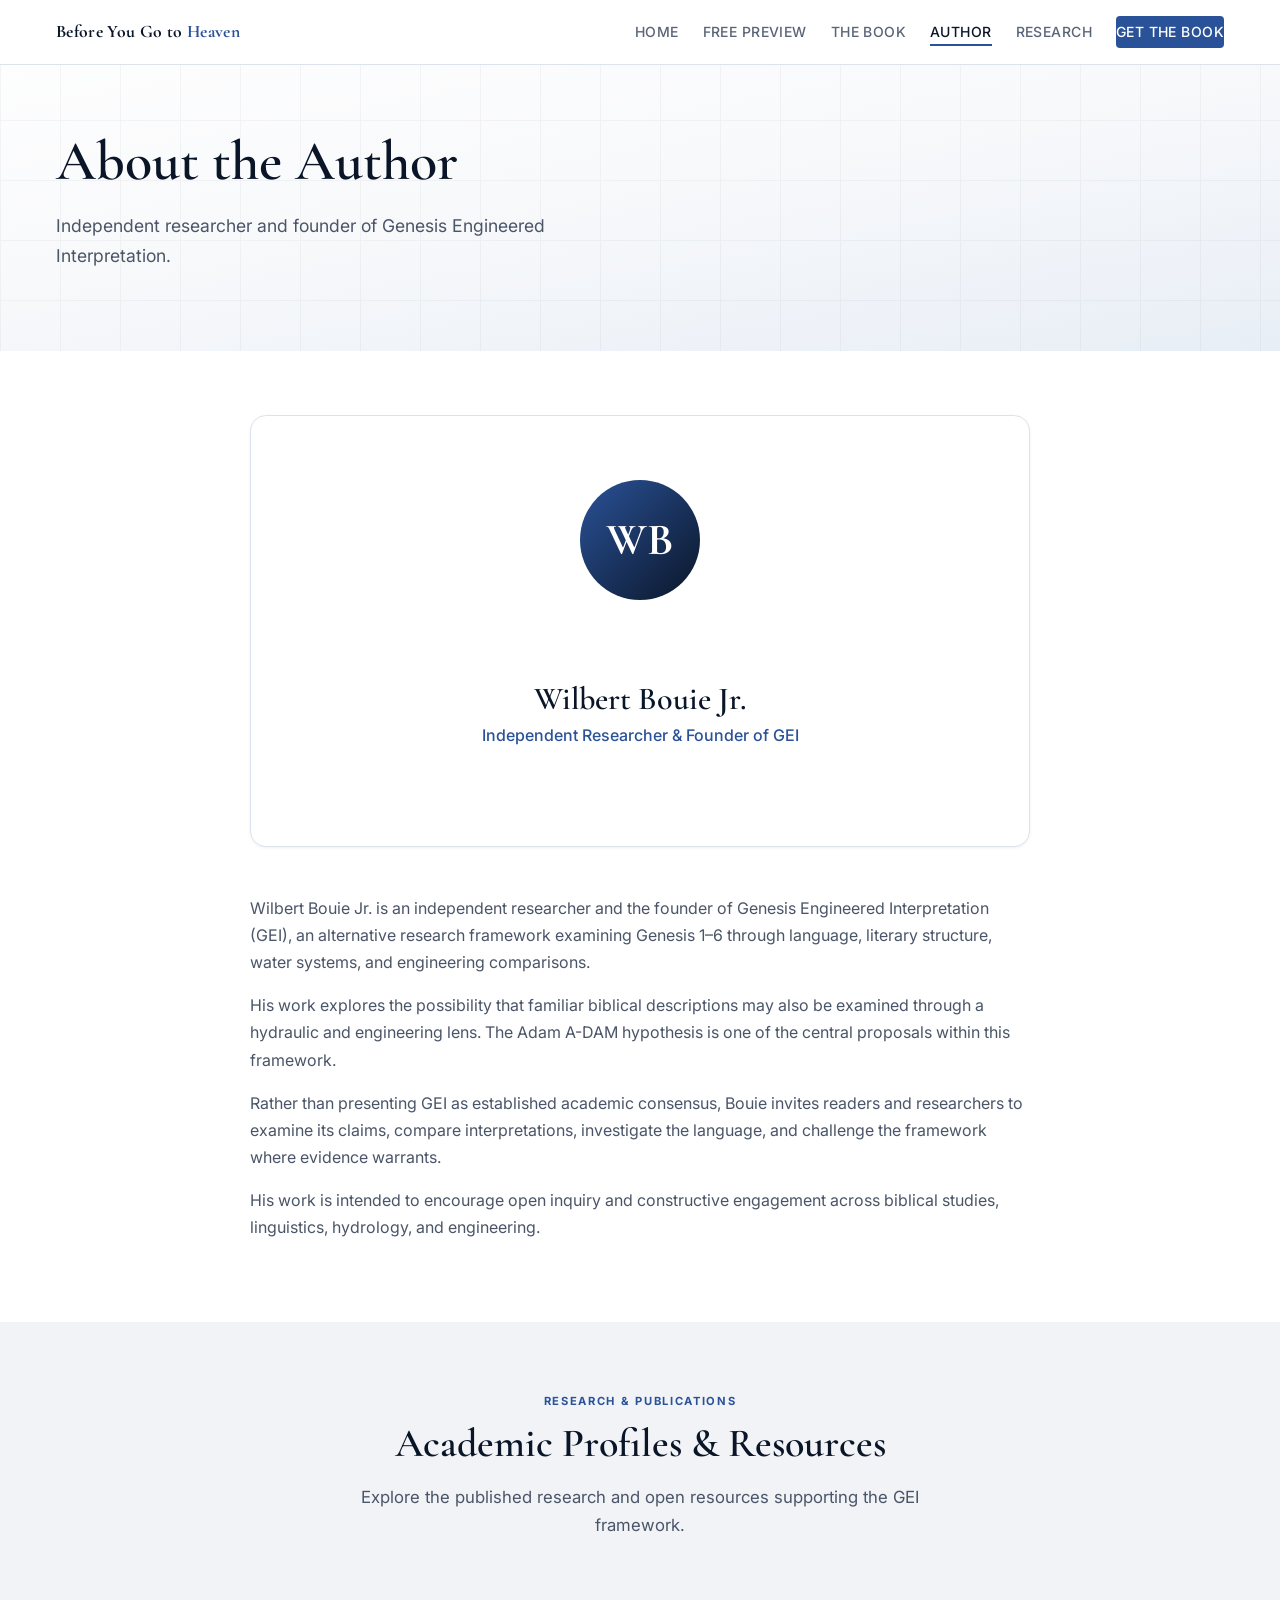
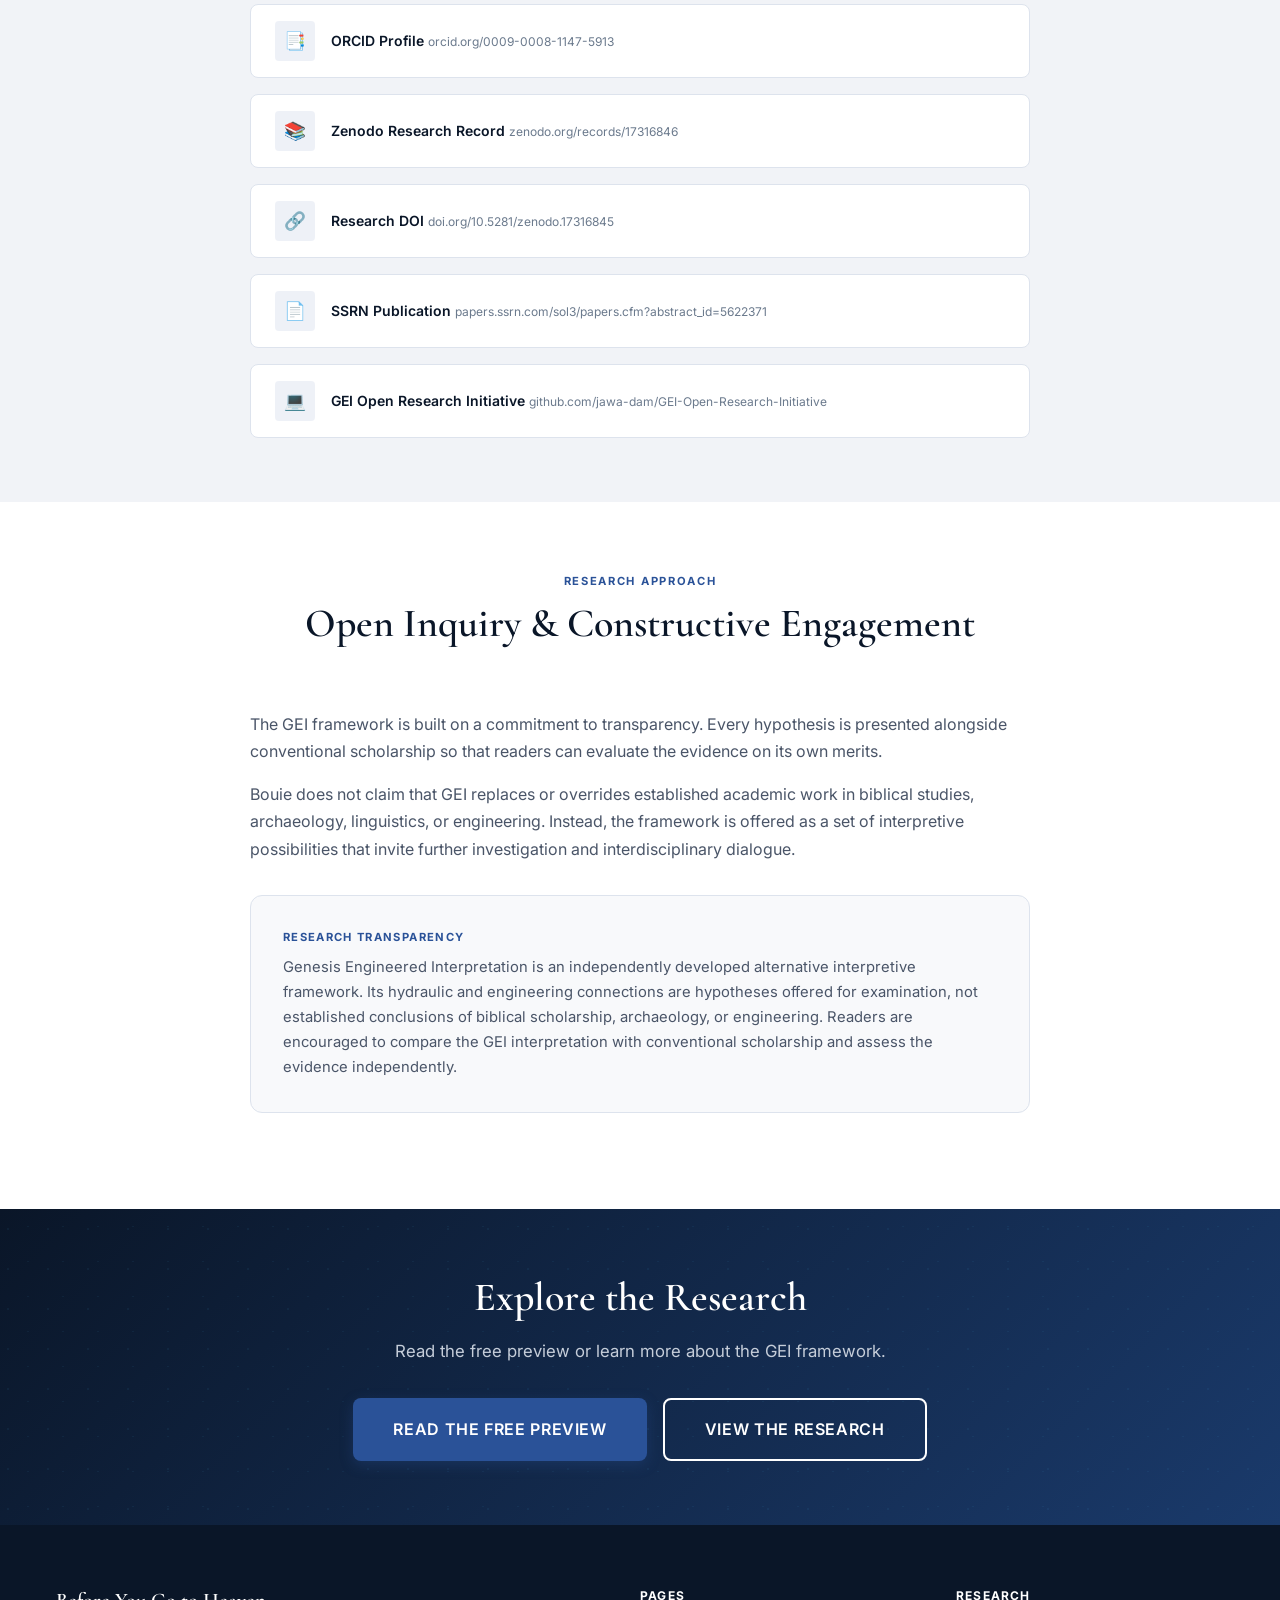
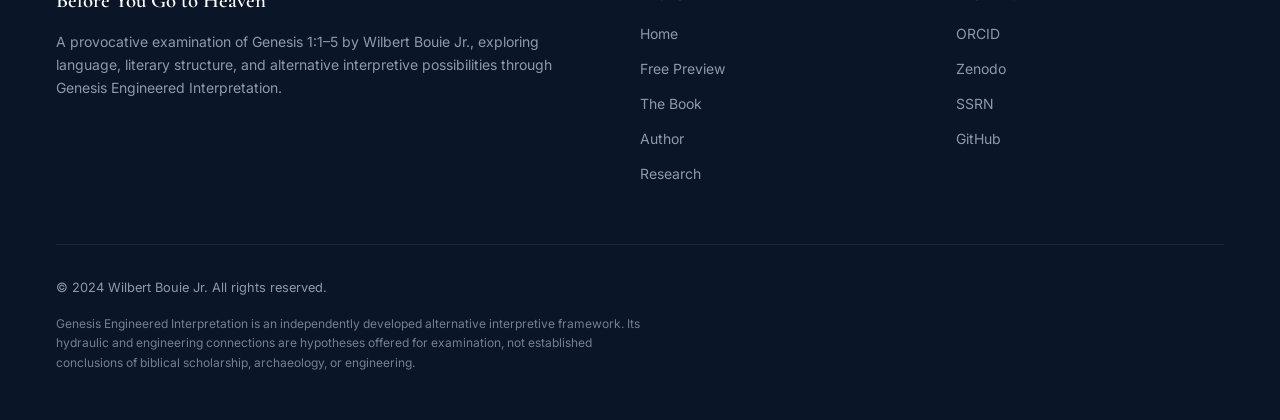
==== author.html @ 8a3b9eef "Build complete publishing website for Before You Go to Heaven Create a polished, mobile-first publis" ====
<!DOCTYPE html>
<html lang="en">
<head>
  <meta charset="UTF-8">
  <meta name="viewport" content="width=device-width, initial-scale=1.0">
  <title>About the Author — Before You Go to Heaven</title>
  <meta name="description" content="Wilbert Bouie Jr. is an independent researcher and founder of Genesis Engineered Interpretation (GEI), examining Genesis 1–6 through language, literary structure, water systems, and engineering comparisons.">
  <meta name="author" content="Wilbert Bouie Jr.">
  <link rel="canonical" href="https://jawa-dam.github.io/before-you-go-to-heaven/author.html">

  <!-- Open Graph -->
  <meta property="og:type" content="profile">
  <meta property="og:title" content="About the Author — Before You Go to Heaven">
  <meta property="og:description" content="Wilbert Bouie Jr. is an independent researcher and founder of Genesis Engineered Interpretation (GEI), examining Genesis 1–6 through language, literary structure, and engineering comparisons.">
  <meta property="og:url" content="https://jawa-dam.github.io/before-you-go-to-heaven/author.html">
  <meta property="og:site_name" content="Before You Go to Heaven">
  <meta property="profile:first_name" content="Wilbert">
  <meta property="profile:last_name" content="Bouie Jr.">

  <!-- Twitter -->
  <meta name="twitter:card" content="summary">
  <meta name="twitter:title" content="About the Author — Before You Go to Heaven">
  <meta name="twitter:description" content="Wilbert Bouie Jr., independent researcher and founder of Genesis Engineered Interpretation.">

  <!-- Structured Data -->
  <script type="application/ld+json">
  {
    "@context": "https://schema.org",
    "@type": "Person",
    "name": "Wilbert Bouie Jr.",
    "url": "https://jawa-dam.github.io/before-you-go-to-heaven/author.html",
    "jobTitle": "Independent Researcher",
    "description": "Founder of Genesis Engineered Interpretation (GEI), an alternative research framework examining Genesis 1–6 through language, literary structure, water systems, and engineering comparisons.",
    "sameAs": [
      "https://orcid.org/0009-0008-1147-5913",
      "https://github.com/jawa-dam/GEI-Open-Research-Initiative"
    ]
  }
  </script>

  <!-- Fonts -->
  <link rel="preconnect" href="https://fonts.googleapis.com">
  <link rel="preconnect" href="https://fonts.gstatic.com" crossorigin>
  <link rel="stylesheet" href="https://fonts.googleapis.com/css2?family=Cormorant+Garamond:ital,wght@0,400;0,600;0,700;1,400;1,600&family=Inter:wght@400;500;600;700&display=swap">

  <link rel="stylesheet" href="assets/css/style.css">
</head>
<body>
  <a href="#main" class="skip-link">Skip to content</a>

  <!-- Header -->
  <header class="site-header" role="banner">
    <div class="header-inner">
      <a href="index.html" class="site-logo">Before You Go to <span>Heaven</span></a>
      <button class="nav-toggle" aria-label="Toggle navigation" aria-expanded="false">
        <span></span><span></span><span></span>
      </button>
      <nav class="nav-menu" role="navigation" aria-label="Main navigation">
        <ul class="nav-links">
          <li><a href="index.html">Home</a></li>
          <li><a href="preview.html">Free Preview</a></li>
          <li><a href="book.html">The Book</a></li>
          <li><a href="author.html">Author</a></li>
          <li><a href="research.html">Research</a></li>
          <li><a href="https://payhip.com/b/5Vy6L" class="nav-cta" target="_blank" rel="noopener">Get the Book</a></li>
        </ul>
      </nav>
    </div>
  </header>

  <main id="main">
    <!-- Page Banner -->
    <section class="page-banner">
      <div class="page-banner-pattern" aria-hidden="true"></div>
      <div class="container">
        <h1>About the Author</h1>
        <p>Independent researcher and founder of Genesis Engineered Interpretation.</p>
      </div>
    </section>

    <!-- Author Profile -->
    <section class="section" aria-labelledby="profile-heading">
      <div class="container">
        <div class="content-narrow">
          <div class="author-card fade-in" style="flex-direction: column; text-align: center; padding: var(--space-3xl);">
            <div class="author-avatar" style="width: 120px; height: 120px; font-size: 2.8rem; margin-bottom: var(--space-xl);" aria-hidden="true">WB</div>
            <div class="author-info" style="text-align: center;">
              <h2 id="profile-heading" style="font-size: 2rem; margin-bottom: var(--space-xs);">Wilbert Bouie Jr.</h2>
              <p class="author-title" style="font-size: 1rem; margin-bottom: var(--space-xl);">Independent Researcher &amp; Founder of GEI</p>
            </div>
          </div>

          <div class="fade-in" style="margin-top: var(--space-2xl);">
            <p>Wilbert Bouie Jr. is an independent researcher and the founder of Genesis Engineered Interpretation (GEI), an alternative research framework examining Genesis 1&#8211;6 through language, literary structure, water systems, and engineering comparisons.</p>

            <p>His work explores the possibility that familiar biblical descriptions may also be examined through a hydraulic and engineering lens. The Adam A-DAM hypothesis is one of the central proposals within this framework.</p>

            <p>Rather than presenting GEI as established academic consensus, Bouie invites readers and researchers to examine its claims, compare interpretations, investigate the language, and challenge the framework where evidence warrants.</p>

            <p>His work is intended to encourage open inquiry and constructive engagement across biblical studies, linguistics, hydrology, and engineering.</p>
          </div>
        </div>
      </div>
    </section>

    <!-- Research & Publications -->
    <section class="section section-alt" aria-labelledby="publications-heading">
      <div class="container">
        <div class="content-narrow">
          <div class="section-header fade-in">
            <span class="section-label">Research &amp; Publications</span>
            <h2 id="publications-heading">Academic Profiles &amp; Resources</h2>
            <p>Explore the published research and open resources supporting the GEI framework.</p>
          </div>

          <ul class="link-list fade-in">
            <li>
              <a href="https://orcid.org/0009-0008-1147-5913" class="link-item" target="_blank" rel="noopener">
                <div class="link-icon" aria-hidden="true">&#x1F4D1;</div>
                <div class="link-info">
                  <span class="link-label">ORCID Profile</span>
                  <span class="link-url">orcid.org/0009-0008-1147-5913</span>
                </div>
              </a>
            </li>
            <li>
              <a href="https://zenodo.org/records/17316846" class="link-item" target="_blank" rel="noopener">
                <div class="link-icon" aria-hidden="true">&#x1F4DA;</div>
                <div class="link-info">
                  <span class="link-label">Zenodo Research Record</span>
                  <span class="link-url">zenodo.org/records/17316846</span>
                </div>
              </a>
            </li>
            <li>
              <a href="https://doi.org/10.5281/zenodo.17316845" class="link-item" target="_blank" rel="noopener">
                <div class="link-icon" aria-hidden="true">&#x1F517;</div>
                <div class="link-info">
                  <span class="link-label">Research DOI</span>
                  <span class="link-url">doi.org/10.5281/zenodo.17316845</span>
                </div>
              </a>
            </li>
            <li>
              <a href="https://papers.ssrn.com/sol3/papers.cfm?abstract_id=5622371" class="link-item" target="_blank" rel="noopener">
                <div class="link-icon" aria-hidden="true">&#x1F4C4;</div>
                <div class="link-info">
                  <span class="link-label">SSRN Publication</span>
                  <span class="link-url">papers.ssrn.com/sol3/papers.cfm?abstract_id=5622371</span>
                </div>
              </a>
            </li>
            <li>
              <a href="https://github.com/jawa-dam/GEI-Open-Research-Initiative" class="link-item" target="_blank" rel="noopener">
                <div class="link-icon" aria-hidden="true">&#x1F4BB;</div>
                <div class="link-info">
                  <span class="link-label">GEI Open Research Initiative</span>
                  <span class="link-url">github.com/jawa-dam/GEI-Open-Research-Initiative</span>
                </div>
              </a>
            </li>
          </ul>
        </div>
      </div>
    </section>

    <!-- Research Approach -->
    <section class="section" aria-labelledby="approach-heading">
      <div class="container">
        <div class="content-narrow fade-in">
          <div class="section-header">
            <span class="section-label">Research Approach</span>
            <h2 id="approach-heading">Open Inquiry &amp; Constructive Engagement</h2>
          </div>
          <p>The GEI framework is built on a commitment to transparency. Every hypothesis is presented alongside conventional scholarship so that readers can evaluate the evidence on its own merits.</p>
          <p>Bouie does not claim that GEI replaces or overrides established academic work in biblical studies, archaeology, linguistics, or engineering. Instead, the framework is offered as a set of interpretive possibilities that invite further investigation and interdisciplinary dialogue.</p>

          <div class="disclosure fade-in">
            <div class="disclosure-label">Research Transparency</div>
            <p>Genesis Engineered Interpretation is an independently developed alternative interpretive framework. Its hydraulic and engineering connections are hypotheses offered for examination, not established conclusions of biblical scholarship, archaeology, or engineering. Readers are encouraged to compare the GEI interpretation with conventional scholarship and assess the evidence independently.</p>
          </div>
        </div>
      </div>
    </section>

    <!-- CTA Banner -->
    <section class="cta-banner" aria-labelledby="cta-heading">
      <div class="container">
        <h2 id="cta-heading">Explore the Research</h2>
        <p>Read the free preview or learn more about the GEI framework.</p>
        <div style="display: flex; flex-wrap: wrap; gap: var(--space-md); justify-content: center;">
          <a href="preview.html" class="btn btn-primary btn-lg">Read the Free Preview</a>
          <a href="research.html" class="btn btn-secondary btn-lg" style="color: var(--color-white); border-color: var(--color-white);">View the Research</a>
        </div>
      </div>
    </section>
  </main>

  <!-- Footer -->
  <footer class="site-footer" role="contentinfo">
    <div class="container">
      <div class="footer-grid">
        <div class="footer-brand">
          <h3>Before You Go to Heaven</h3>
          <p>A provocative examination of Genesis 1:1&#8211;5 by Wilbert Bouie Jr., exploring language, literary structure, and alternative interpretive possibilities through Genesis Engineered Interpretation.</p>
        </div>
        <div class="footer-nav">
          <h4>Pages</h4>
          <ul>
            <li><a href="index.html">Home</a></li>
            <li><a href="preview.html">Free Preview</a></li>
            <li><a href="book.html">The Book</a></li>
            <li><a href="author.html">Author</a></li>
            <li><a href="research.html">Research</a></li>
          </ul>
        </div>
        <div class="footer-nav">
          <h4>Research</h4>
          <ul>
            <li><a href="https://orcid.org/0009-0008-1147-5913" target="_blank" rel="noopener">ORCID</a></li>
            <li><a href="https://zenodo.org/records/17316846" target="_blank" rel="noopener">Zenodo</a></li>
            <li><a href="https://papers.ssrn.com/sol3/papers.cfm?abstract_id=5622371" target="_blank" rel="noopener">SSRN</a></li>
            <li><a href="https://github.com/jawa-dam/GEI-Open-Research-Initiative" target="_blank" rel="noopener">GitHub</a></li>
          </ul>
        </div>
      </div>
      <div class="footer-bottom">
        <p>&copy; 2024 Wilbert Bouie Jr. All rights reserved.</p>
      </div>
      <p class="footer-disclosure">Genesis Engineered Interpretation is an independently developed alternative interpretive framework. Its hydraulic and engineering connections are hypotheses offered for examination, not established conclusions of biblical scholarship, archaeology, or engineering.</p>
    </div>
  </footer>

  <script src="assets/js/main.js"></script>
</body>
</html>
---- assets/css/style.css ----
/* ===================================================================
   Before You Go to Heaven — Main Stylesheet
   Design: Modern academic publishing meets engineering blueprint
   =================================================================== */

/* --- Custom Properties --- */
:root {
  --color-navy: #0a1628;
  --color-navy-light: #142240;
  --color-blue: #1a3a6b;
  --color-blue-mid: #2a5298;
  --color-blue-bright: #3b7dd8;
  --color-cyan: #4fc3f7;
  --color-cyan-muted: #81d4fa;
  --color-white: #ffffff;
  --color-off-white: #f8f9fb;
  --color-gray-50: #f1f3f7;
  --color-gray-100: #e2e6ee;
  --color-gray-200: #c5cdd9;
  --color-gray-400: #8e99a9;
  --color-gray-600: #5a6577;
  --color-gray-800: #2d3748;
  --color-gold: #c9a84c;
  --color-gold-light: #e6c96e;
  --color-text: #1a2332;
  --color-text-secondary: #4a5568;
  --color-text-light: #6b7a8d;
  --color-border: #dde3ed;
  --color-bg: var(--color-white);
  --color-bg-alt: var(--color-off-white);
  --color-bg-section: var(--color-gray-50);

  --font-display: 'Cormorant Garamond', Georgia, 'Times New Roman', serif;
  --font-body: 'Inter', -apple-system, BlinkMacSystemFont, 'Segoe UI', system-ui, sans-serif;
  --font-mono: 'JetBrains Mono', 'Fira Code', 'Consolas', monospace;

  --space-xs: 0.25rem;
  --space-sm: 0.5rem;
  --space-md: 1rem;
  --space-lg: 1.5rem;
  --space-xl: 2rem;
  --space-2xl: 3rem;
  --space-3xl: 4rem;
  --space-4xl: 6rem;

  --radius-sm: 4px;
  --radius-md: 8px;
  --radius-lg: 12px;
  --radius-xl: 16px;

  --shadow-sm: 0 1px 3px rgba(10, 22, 40, 0.06);
  --shadow-md: 0 4px 12px rgba(10, 22, 40, 0.08);
  --shadow-lg: 0 8px 30px rgba(10, 22, 40, 0.1);
  --shadow-xl: 0 16px 48px rgba(10, 22, 40, 0.12);

  --transition-fast: 150ms ease;
  --transition-base: 250ms ease;
  --transition-slow: 400ms ease;

  --max-width: 1200px;
  --content-width: 780px;
  --gutter: 16px;
}

/* --- Reset & Base --- */
*, *::before, *::after {
  margin: 0;
  padding: 0;
  box-sizing: border-box;
}

html {
  font-size: 16px;
  scroll-behavior: smooth;
  -webkit-text-size-adjust: 100%;
}

body {
  font-family: var(--font-body);
  color: var(--color-text);
  background: var(--color-bg);
  line-height: 1.7;
  -webkit-font-smoothing: antialiased;
  -moz-osx-font-smoothing: grayscale;
  overflow-x: hidden;
}

img {
  max-width: 100%;
  height: auto;
  display: block;
}

a {
  color: var(--color-blue-mid);
  text-decoration: none;
  transition: color var(--transition-fast);
}

a:hover {
  color: var(--color-blue-bright);
}

/* --- Typography --- */
h1, h2, h3, h4, h5, h6 {
  font-family: var(--font-display);
  font-weight: 600;
  line-height: 1.2;
  color: var(--color-navy);
}

h1 { font-size: clamp(2rem, 5vw, 3.5rem); }
h2 { font-size: clamp(1.6rem, 3.5vw, 2.5rem); }
h3 { font-size: clamp(1.3rem, 2.5vw, 1.75rem); }
h4 { font-size: clamp(1.1rem, 2vw, 1.35rem); }

p {
  margin-bottom: var(--space-md);
  color: var(--color-text-secondary);
}

blockquote {
  border-left: 3px solid var(--color-blue-mid);
  padding: var(--space-md) var(--space-lg);
  margin: var(--space-xl) 0;
  background: var(--color-bg-alt);
  border-radius: 0 var(--radius-md) var(--radius-md) 0;
  font-style: italic;
  color: var(--color-text-secondary);
}

/* --- Layout --- */
.container {
  width: 100%;
  max-width: var(--max-width);
  margin: 0 auto;
  padding: 0 var(--gutter);
}

.content-narrow {
  max-width: var(--content-width);
  margin: 0 auto;
}

.section {
  padding: var(--space-3xl) 0;
}

.section-alt {
  background: var(--color-bg-section);
}

/* --- Header / Navigation --- */
.site-header {
  position: fixed;
  top: 0;
  left: 0;
  right: 0;
  z-index: 1000;
  background: rgba(255, 255, 255, 0.95);
  backdrop-filter: blur(12px);
  -webkit-backdrop-filter: blur(12px);
  border-bottom: 1px solid var(--color-border);
  transition: box-shadow var(--transition-base);
}

.site-header.scrolled {
  box-shadow: var(--shadow-md);
}

.header-inner {
  display: flex;
  align-items: center;
  justify-content: space-between;
  height: 64px;
  max-width: var(--max-width);
  margin: 0 auto;
  padding: 0 var(--gutter);
}

.site-logo {
  font-family: var(--font-display);
  font-size: 1.1rem;
  font-weight: 700;
  color: var(--color-navy);
  letter-spacing: 0.02em;
  white-space: nowrap;
}

.site-logo span {
  color: var(--color-blue-mid);
}

.nav-links {
  display: flex;
  align-items: center;
  gap: var(--space-lg);
  list-style: none;
}

.nav-links a {
  font-size: 0.875rem;
  font-weight: 500;
  color: var(--color-gray-600);
  letter-spacing: 0.03em;
  text-transform: uppercase;
  position: relative;
  padding: var(--space-xs) 0;
}

.nav-links a::after {
  content: '';
  position: absolute;
  bottom: -2px;
  left: 0;
  width: 0;
  height: 2px;
  background: var(--color-blue-mid);
  transition: width var(--transition-base);
}

.nav-links a:hover::after,
.nav-links a.active::after {
  width: 100%;
}

.nav-links a:hover,
.nav-links a.active {
  color: var(--color-navy);
}

.nav-cta {
  display: inline-flex;
  align-items: center;
  gap: var(--space-sm);
  padding: 8px 18px;
  font-size: 0.8rem;
  font-weight: 600;
  letter-spacing: 0.05em;
  text-transform: uppercase;
  color: var(--color-white) !important;
  background: var(--color-blue-mid);
  border-radius: var(--radius-sm);
  transition: background var(--transition-fast), transform var(--transition-fast);
}

.nav-cta:hover {
  background: var(--color-blue);
  transform: translateY(-1px);
  color: var(--color-white) !important;
}

.nav-cta::after { display: none !important; }

/* Mobile nav toggle */
.nav-toggle {
  display: none;
  background: none;
  border: none;
  cursor: pointer;
  padding: var(--space-sm);
  z-index: 1001;
}

.nav-toggle span {
  display: block;
  width: 24px;
  height: 2px;
  background: var(--color-navy);
  margin: 5px 0;
  transition: transform var(--transition-base), opacity var(--transition-fast);
}

.nav-toggle.open span:nth-child(1) {
  transform: rotate(45deg) translate(5px, 5px);
}

.nav-toggle.open span:nth-child(2) {
  opacity: 0;
}

.nav-toggle.open span:nth-child(3) {
  transform: rotate(-45deg) translate(5px, -5px);
}

@media (max-width: 768px) {
  .nav-toggle {
    display: block;
  }

  .nav-menu {
    position: fixed;
    top: 64px;
    left: 0;
    right: 0;
    background: var(--color-white);
    border-bottom: 1px solid var(--color-border);
    padding: var(--space-lg);
    transform: translateY(-100%);
    opacity: 0;
    pointer-events: none;
    transition: transform var(--transition-base), opacity var(--transition-base);
    box-shadow: var(--shadow-lg);
  }

  .nav-menu.open {
    transform: translateY(0);
    opacity: 1;
    pointer-events: auto;
  }

  .nav-links {
    flex-direction: column;
    gap: var(--space-md);
  }

  .nav-links a {
    font-size: 1rem;
    padding: var(--space-sm) 0;
  }

  .nav-cta {
    margin-top: var(--space-sm);
    justify-content: center;
    padding: 12px 24px;
    font-size: 0.875rem;
  }
}

/* --- Buttons --- */
.btn {
  display: inline-flex;
  align-items: center;
  justify-content: center;
  gap: var(--space-sm);
  padding: 14px 32px;
  font-family: var(--font-body);
  font-size: 0.95rem;
  font-weight: 600;
  letter-spacing: 0.04em;
  text-transform: uppercase;
  border: none;
  border-radius: var(--radius-md);
  cursor: pointer;
  transition: all var(--transition-base);
  text-decoration: none;
}

.btn-primary {
  color: var(--color-white);
  background: var(--color-blue-mid);
  box-shadow: 0 4px 14px rgba(42, 82, 152, 0.3);
}

.btn-primary:hover {
  background: var(--color-blue);
  transform: translateY(-2px);
  box-shadow: 0 6px 20px rgba(42, 82, 152, 0.4);
  color: var(--color-white);
}

.btn-secondary {
  color: var(--color-blue-mid);
  background: transparent;
  border: 2px solid var(--color-blue-mid);
}

.btn-secondary:hover {
  background: var(--color-blue-mid);
  color: var(--color-white);
  transform: translateY(-2px);
}

.btn-gold {
  color: var(--color-navy);
  background: linear-gradient(135deg, var(--color-gold-light), var(--color-gold));
  box-shadow: 0 4px 14px rgba(201, 168, 76, 0.3);
}

.btn-gold:hover {
  transform: translateY(-2px);
  box-shadow: 0 6px 20px rgba(201, 168, 76, 0.4);
  color: var(--color-navy);
}

.btn-lg {
  padding: 16px 40px;
  font-size: 1rem;
}

.btn-sm {
  padding: 10px 22px;
  font-size: 0.85rem;
}

/* --- Hero Section --- */
.hero {
  position: relative;
  min-height: 100vh;
  display: flex;
  align-items: center;
  padding-top: 64px;
  overflow: hidden;
  background: linear-gradient(170deg, var(--color-white) 0%, var(--color-off-white) 50%, #e8eef6 100%);
}

.hero-bg-pattern {
  position: absolute;
  inset: 0;
  opacity: 0.03;
  background-image:
    linear-gradient(90deg, var(--color-navy) 1px, transparent 1px),
    linear-gradient(var(--color-navy) 1px, transparent 1px);
  background-size: 60px 60px;
  pointer-events: none;
}

.hero-content {
  display: grid;
  grid-template-columns: 1fr 1fr;
  gap: var(--space-3xl);
  align-items: center;
  padding: var(--space-3xl) 0;
}

.hero-text {
  max-width: 560px;
}

.hero-eyebrow {
  display: inline-block;
  font-size: 0.75rem;
  font-weight: 700;
  letter-spacing: 0.15em;
  text-transform: uppercase;
  color: var(--color-blue-mid);
  margin-bottom: var(--space-lg);
  padding: 6px 14px;
  background: rgba(42, 82, 152, 0.08);
  border-radius: var(--radius-sm);
}

.hero-title {
  font-size: clamp(2.5rem, 6vw, 4rem);
  font-weight: 700;
  color: var(--color-navy);
  line-height: 1.08;
  margin-bottom: var(--space-lg);
  letter-spacing: -0.01em;
}

.hero-subtitle {
  font-family: var(--font-display);
  font-size: clamp(1.1rem, 2.5vw, 1.4rem);
  font-style: italic;
  color: var(--color-blue-mid);
  margin-bottom: var(--space-lg);
  line-height: 1.4;
}

.hero-description {
  font-size: 1.05rem;
  color: var(--color-text-secondary);
  line-height: 1.8;
  margin-bottom: var(--space-xl);
}

.hero-author {
  font-size: 0.95rem;
  font-weight: 500;
  color: var(--color-gray-600);
  margin-bottom: var(--space-2xl);
}

.hero-author strong {
  color: var(--color-navy);
}

.hero-buttons {
  display: flex;
  flex-wrap: wrap;
  gap: var(--space-md);
}

.hero-visual {
  display: flex;
  justify-content: center;
  align-items: center;
}

/* Book Cover */
.book-cover-wrapper {
  position: relative;
  perspective: 1000px;
}

.book-cover {
  position: relative;
  width: 320px;
  max-width: 100%;
  background: linear-gradient(145deg, var(--color-navy) 0%, var(--color-blue) 50%, var(--color-navy-light) 100%);
  border-radius: var(--radius-md);
  padding: var(--space-2xl) var(--space-xl);
  box-shadow: var(--shadow-xl), -8px 8px 0 rgba(10, 22, 40, 0.15);
  transform: rotateY(-5deg);
  transition: transform var(--transition-slow);
  aspect-ratio: 2/3;
  display: flex;
  flex-direction: column;
  justify-content: center;
  align-items: center;
  text-align: center;
  overflow: hidden;
}

.book-cover:hover {
  transform: rotateY(0deg);
}

.book-cover-pattern {
  position: absolute;
  inset: 0;
  opacity: 0.08;
  background-image:
    radial-gradient(circle at 20% 30%, var(--color-cyan) 1px, transparent 1px),
    radial-gradient(circle at 80% 70%, var(--color-cyan) 1px, transparent 1px);
  background-size: 30px 30px, 25px 25px;
}

.book-cover-border {
  position: absolute;
  inset: 12px;
  border: 1px solid rgba(79, 195, 247, 0.2);
  border-radius: var(--radius-sm);
  pointer-events: none;
}

.book-cover-title {
  font-family: var(--font-display);
  font-size: 1.75rem;
  font-weight: 700;
  color: var(--color-white);
  line-height: 1.15;
  margin-bottom: var(--space-md);
  position: relative;
  z-index: 1;
}

.book-cover-subtitle {
  font-family: var(--font-display);
  font-size: 0.85rem;
  font-style: italic;
  color: var(--color-cyan-muted);
  line-height: 1.5;
  margin-bottom: var(--space-xl);
  position: relative;
  z-index: 1;
}

.book-cover-divider {
  width: 60px;
  height: 1px;
  background: linear-gradient(90deg, transparent, var(--color-cyan), transparent);
  margin-bottom: var(--space-xl);
  position: relative;
  z-index: 1;
}

.book-cover-author {
  font-family: var(--font-body);
  font-size: 0.75rem;
  font-weight: 500;
  letter-spacing: 0.15em;
  text-transform: uppercase;
  color: var(--color-gray-200);
  position: relative;
  z-index: 1;
}

.book-cover-framework {
  font-family: var(--font-body);
  font-size: 0.6rem;
  letter-spacing: 0.12em;
  text-transform: uppercase;
  color: var(--color-cyan);
  margin-top: var(--space-md);
  opacity: 0.7;
  position: relative;
  z-index: 1;
}

@media (max-width: 768px) {
  .hero-content {
    grid-template-columns: 1fr;
    text-align: center;
    gap: var(--space-2xl);
  }

  .hero-text {
    max-width: 100%;
    order: 2;
  }

  .hero-visual {
    order: 1;
  }

  .hero-buttons {
    justify-content: center;
  }

  .book-cover {
    width: 240px;
    transform: rotateY(0);
  }
}

/* --- Feature Cards --- */
.features-grid {
  display: grid;
  grid-template-columns: repeat(auto-fit, minmax(280px, 1fr));
  gap: var(--space-xl);
}

.feature-card {
  background: var(--color-white);
  border: 1px solid var(--color-border);
  border-radius: var(--radius-lg);
  padding: var(--space-xl);
  transition: transform var(--transition-base), box-shadow var(--transition-base);
}

.feature-card:hover {
  transform: translateY(-4px);
  box-shadow: var(--shadow-lg);
}

.feature-icon {
  width: 48px;
  height: 48px;
  display: flex;
  align-items: center;
  justify-content: center;
  background: rgba(42, 82, 152, 0.08);
  border-radius: var(--radius-md);
  margin-bottom: var(--space-md);
  font-size: 1.3rem;
  color: var(--color-blue-mid);
}

.feature-card h3 {
  font-size: 1.15rem;
  margin-bottom: var(--space-sm);
}

.feature-card p {
  font-size: 0.925rem;
  line-height: 1.65;
}

/* --- Section Headers --- */
.section-header {
  text-align: center;
  margin-bottom: var(--space-3xl);
}

.section-label {
  display: inline-block;
  font-size: 0.7rem;
  font-weight: 700;
  letter-spacing: 0.15em;
  text-transform: uppercase;
  color: var(--color-blue-mid);
  margin-bottom: var(--space-sm);
}

.section-header h2 {
  margin-bottom: var(--space-md);
}

.section-header p {
  max-width: 600px;
  margin: 0 auto;
  font-size: 1.05rem;
}

/* --- Author Card --- */
.author-card {
  display: flex;
  gap: var(--space-2xl);
  align-items: center;
  background: var(--color-white);
  border: 1px solid var(--color-border);
  border-radius: var(--radius-xl);
  padding: var(--space-2xl);
  box-shadow: var(--shadow-sm);
}

.author-avatar {
  flex-shrink: 0;
  width: 100px;
  height: 100px;
  border-radius: 50%;
  background: linear-gradient(135deg, var(--color-blue-mid), var(--color-navy));
  display: flex;
  align-items: center;
  justify-content: center;
  font-family: var(--font-display);
  font-size: 2.2rem;
  font-weight: 700;
  color: var(--color-white);
}

.author-info h3 {
  margin-bottom: var(--space-xs);
}

.author-info .author-title {
  font-size: 0.85rem;
  color: var(--color-blue-mid);
  font-weight: 500;
  margin-bottom: var(--space-sm);
}

.author-info p {
  font-size: 0.925rem;
}

@media (max-width: 600px) {
  .author-card {
    flex-direction: column;
    text-align: center;
  }
}

/* --- Preview / Reading Content --- */
.reading-content {
  max-width: var(--content-width);
  margin: 0 auto;
  font-size: 1.05rem;
  line-height: 1.85;
}

.reading-content h2 {
  margin-top: var(--space-3xl);
  margin-bottom: var(--space-lg);
  padding-bottom: var(--space-sm);
  border-bottom: 2px solid var(--color-border);
}

.reading-content h3 {
  margin-top: var(--space-2xl);
  margin-bottom: var(--space-md);
}

.reading-content p {
  color: var(--color-text);
  margin-bottom: var(--space-lg);
}

.reading-content blockquote p {
  color: var(--color-text-secondary);
}

.reading-content ol,
.reading-content ul {
  margin-bottom: var(--space-lg);
  padding-left: var(--space-xl);
}

.reading-content li {
  margin-bottom: var(--space-sm);
  color: var(--color-text);
}

/* Three-column method */
.three-column {
  display: grid;
  grid-template-columns: repeat(3, 1fr);
  gap: var(--space-md);
  margin: var(--space-xl) 0;
}

.three-column .col {
  background: var(--color-bg-alt);
  border: 1px solid var(--color-border);
  border-radius: var(--radius-md);
  padding: var(--space-lg);
}

.three-column .col-header {
  font-family: var(--font-body);
  font-size: 0.7rem;
  font-weight: 700;
  letter-spacing: 0.12em;
  text-transform: uppercase;
  color: var(--color-blue-mid);
  margin-bottom: var(--space-sm);
}

.three-column .col p {
  font-size: 0.9rem;
  margin-bottom: 0;
  line-height: 1.6;
}

@media (max-width: 600px) {
  .three-column {
    grid-template-columns: 1fr;
  }
}

/* Evidence note */
.evidence-note {
  background: linear-gradient(135deg, rgba(42, 82, 152, 0.04), rgba(79, 195, 247, 0.04));
  border: 1px solid rgba(42, 82, 152, 0.12);
  border-radius: var(--radius-md);
  padding: var(--space-lg);
  margin: var(--space-xl) 0;
  font-size: 0.925rem;
}

.evidence-note strong {
  color: var(--color-blue-mid);
}

/* --- Research Categories --- */
.research-categories {
  display: grid;
  grid-template-columns: repeat(auto-fit, minmax(320px, 1fr));
  gap: var(--space-xl);
}

.research-category {
  background: var(--color-white);
  border: 1px solid var(--color-border);
  border-radius: var(--radius-lg);
  padding: var(--space-xl);
}

.research-category h3 {
  font-size: 1.1rem;
  margin-bottom: var(--space-md);
  display: flex;
  align-items: center;
  gap: var(--space-sm);
}

.research-category ul {
  list-style: none;
  padding: 0;
}

.research-category li {
  position: relative;
  padding-left: var(--space-lg);
  margin-bottom: var(--space-sm);
  font-size: 0.925rem;
  color: var(--color-text-secondary);
}

.research-category li::before {
  content: '';
  position: absolute;
  left: 0;
  top: 9px;
  width: 6px;
  height: 6px;
  background: var(--color-blue-mid);
  border-radius: 50%;
}

/* --- Book Details --- */
.book-details-grid {
  display: grid;
  grid-template-columns: 300px 1fr;
  gap: var(--space-3xl);
  align-items: start;
}

@media (max-width: 768px) {
  .book-details-grid {
    grid-template-columns: 1fr;
    gap: var(--space-2xl);
  }

  .book-details-grid .book-cover-wrapper {
    display: flex;
    justify-content: center;
  }
}

.book-meta {
  display: flex;
  flex-wrap: wrap;
  gap: var(--space-md);
  margin-bottom: var(--space-xl);
}

.book-meta-item {
  display: flex;
  flex-direction: column;
  padding: var(--space-md) var(--space-lg);
  background: var(--color-bg-alt);
  border-radius: var(--radius-md);
  border: 1px solid var(--color-border);
}

.book-meta-label {
  font-size: 0.7rem;
  font-weight: 700;
  letter-spacing: 0.1em;
  text-transform: uppercase;
  color: var(--color-text-light);
  margin-bottom: 2px;
}

.book-meta-value {
  font-size: 1rem;
  font-weight: 600;
  color: var(--color-navy);
}

.topics-list {
  display: grid;
  grid-template-columns: repeat(auto-fill, minmax(220px, 1fr));
  gap: var(--space-sm);
  list-style: none;
  margin-bottom: var(--space-xl);
}

.topics-list li {
  display: flex;
  align-items: center;
  gap: var(--space-sm);
  font-size: 0.925rem;
  color: var(--color-text-secondary);
  padding: var(--space-sm) var(--space-md);
  background: var(--color-bg-alt);
  border-radius: var(--radius-sm);
  border: 1px solid var(--color-border);
}

.topics-list li::before {
  content: '';
  flex-shrink: 0;
  width: 6px;
  height: 6px;
  background: var(--color-blue-mid);
  border-radius: 50%;
}

/* --- Price Card --- */
.price-card {
  background: linear-gradient(135deg, var(--color-navy) 0%, var(--color-blue) 100%);
  border-radius: var(--radius-xl);
  padding: var(--space-2xl);
  text-align: center;
  color: var(--color-white);
  position: relative;
  overflow: hidden;
}

.price-card::before {
  content: '';
  position: absolute;
  inset: 0;
  opacity: 0.05;
  background-image:
    radial-gradient(circle at 30% 50%, var(--color-cyan) 1px, transparent 1px);
  background-size: 20px 20px;
}

.price-amount {
  font-family: var(--font-display);
  font-size: 3rem;
  font-weight: 700;
  margin: var(--space-md) 0;
  position: relative;
}

.price-label {
  font-size: 0.85rem;
  opacity: 0.8;
  position: relative;
}

.price-card .btn {
  margin-top: var(--space-lg);
  position: relative;
}

/* --- Links / References --- */
.link-list {
  list-style: none;
  display: flex;
  flex-direction: column;
  gap: var(--space-md);
}

.link-item {
  display: flex;
  align-items: center;
  gap: var(--space-md);
  padding: var(--space-md) var(--space-lg);
  background: var(--color-white);
  border: 1px solid var(--color-border);
  border-radius: var(--radius-md);
  transition: transform var(--transition-fast), box-shadow var(--transition-fast);
}

.link-item:hover {
  transform: translateX(4px);
  box-shadow: var(--shadow-sm);
}

.link-icon {
  flex-shrink: 0;
  width: 40px;
  height: 40px;
  display: flex;
  align-items: center;
  justify-content: center;
  background: rgba(42, 82, 152, 0.08);
  border-radius: var(--radius-sm);
  font-size: 1.1rem;
  color: var(--color-blue-mid);
}

.link-info {
  flex: 1;
}

.link-info .link-label {
  font-size: 0.875rem;
  font-weight: 600;
  color: var(--color-navy);
}

.link-info .link-url {
  font-size: 0.75rem;
  color: var(--color-text-light);
  word-break: break-all;
}

/* --- Disclosure Box --- */
.disclosure {
  background: var(--color-bg-alt);
  border: 1px solid var(--color-border);
  border-radius: var(--radius-lg);
  padding: var(--space-xl);
  margin: var(--space-xl) 0;
}

.disclosure-label {
  font-size: 0.7rem;
  font-weight: 700;
  letter-spacing: 0.12em;
  text-transform: uppercase;
  color: var(--color-blue-mid);
  margin-bottom: var(--space-sm);
}

.disclosure p {
  font-size: 0.925rem;
  color: var(--color-text-secondary);
  margin-bottom: 0;
}

/* --- Footer --- */
.site-footer {
  background: var(--color-navy);
  color: var(--color-gray-200);
  padding: var(--space-3xl) 0 var(--space-xl);
}

.footer-grid {
  display: grid;
  grid-template-columns: 2fr 1fr 1fr;
  gap: var(--space-2xl);
  margin-bottom: var(--space-2xl);
}

@media (max-width: 768px) {
  .footer-grid {
    grid-template-columns: 1fr;
    gap: var(--space-xl);
  }
}

.footer-brand h3 {
  font-family: var(--font-display);
  color: var(--color-white);
  font-size: 1.3rem;
  margin-bottom: var(--space-md);
}

.footer-brand p {
  color: var(--color-gray-400);
  font-size: 0.875rem;
  line-height: 1.65;
}

.footer-nav h4 {
  color: var(--color-white);
  font-family: var(--font-body);
  font-size: 0.75rem;
  font-weight: 700;
  letter-spacing: 0.1em;
  text-transform: uppercase;
  margin-bottom: var(--space-md);
}

.footer-nav ul {
  list-style: none;
}

.footer-nav li {
  margin-bottom: var(--space-sm);
}

.footer-nav a {
  color: var(--color-gray-400);
  font-size: 0.875rem;
  transition: color var(--transition-fast);
}

.footer-nav a:hover {
  color: var(--color-cyan-muted);
}

.footer-bottom {
  border-top: 1px solid rgba(255, 255, 255, 0.08);
  padding-top: var(--space-xl);
  display: flex;
  justify-content: space-between;
  align-items: center;
  flex-wrap: wrap;
  gap: var(--space-md);
}

.footer-bottom p {
  font-size: 0.8rem;
  color: var(--color-gray-400);
  margin-bottom: 0;
}

.footer-disclosure {
  font-size: 0.75rem;
  color: var(--color-gray-400);
  max-width: 600px;
  line-height: 1.6;
  opacity: 0.8;
  margin-top: var(--space-md);
}

/* --- Page Banner --- */
.page-banner {
  padding: calc(64px + var(--space-3xl)) 0 var(--space-3xl);
  background: linear-gradient(170deg, var(--color-white) 0%, var(--color-off-white) 50%, #e8eef6 100%);
  position: relative;
}

.page-banner-pattern {
  position: absolute;
  inset: 0;
  opacity: 0.03;
  background-image:
    linear-gradient(90deg, var(--color-navy) 1px, transparent 1px),
    linear-gradient(var(--color-navy) 1px, transparent 1px);
  background-size: 60px 60px;
  pointer-events: none;
}

.page-banner h1 {
  position: relative;
  z-index: 1;
  margin-bottom: var(--space-md);
}

.page-banner p {
  position: relative;
  z-index: 1;
  font-size: 1.1rem;
  max-width: 600px;
}

/* --- 404 --- */
.error-page {
  min-height: 100vh;
  display: flex;
  align-items: center;
  justify-content: center;
  text-align: center;
  padding: var(--space-3xl) var(--gutter);
}

.error-code {
  font-family: var(--font-display);
  font-size: clamp(5rem, 15vw, 10rem);
  font-weight: 700;
  color: var(--color-gray-100);
  line-height: 1;
  margin-bottom: var(--space-md);
}

.error-page h1 {
  font-size: clamp(1.5rem, 4vw, 2.5rem);
  margin-bottom: var(--space-md);
}

.error-page p {
  font-size: 1.1rem;
  margin-bottom: var(--space-xl);
}

/* --- CTA Banner --- */
.cta-banner {
  background: linear-gradient(135deg, var(--color-navy) 0%, var(--color-blue) 100%);
  padding: var(--space-3xl) 0;
  text-align: center;
  position: relative;
  overflow: hidden;
}

.cta-banner::before {
  content: '';
  position: absolute;
  inset: 0;
  opacity: 0.06;
  background-image:
    radial-gradient(circle at 20% 50%, var(--color-cyan) 1px, transparent 1px),
    radial-gradient(circle at 80% 50%, var(--color-cyan) 1px, transparent 1px);
  background-size: 40px 40px, 35px 35px;
}

.cta-banner h2 {
  color: var(--color-white);
  margin-bottom: var(--space-md);
  position: relative;
}

.cta-banner p {
  color: var(--color-gray-200);
  font-size: 1.05rem;
  margin-bottom: var(--space-xl);
  max-width: 500px;
  margin-left: auto;
  margin-right: auto;
  position: relative;
}

.cta-banner .btn {
  position: relative;
}

/* --- Scroll Animations --- */
.fade-in {
  opacity: 0;
  transform: translateY(20px);
  transition: opacity 0.6s ease, transform 0.6s ease;
}

.fade-in.visible {
  opacity: 1;
  transform: translateY(0);
}

/* --- Skip to content (accessibility) --- */
.skip-link {
  position: absolute;
  top: -100%;
  left: 16px;
  padding: 12px 24px;
  background: var(--color-navy);
  color: var(--color-white);
  border-radius: var(--radius-md);
  z-index: 10000;
  font-weight: 600;
}

.skip-link:focus {
  top: 16px;
  color: var(--color-white);
}
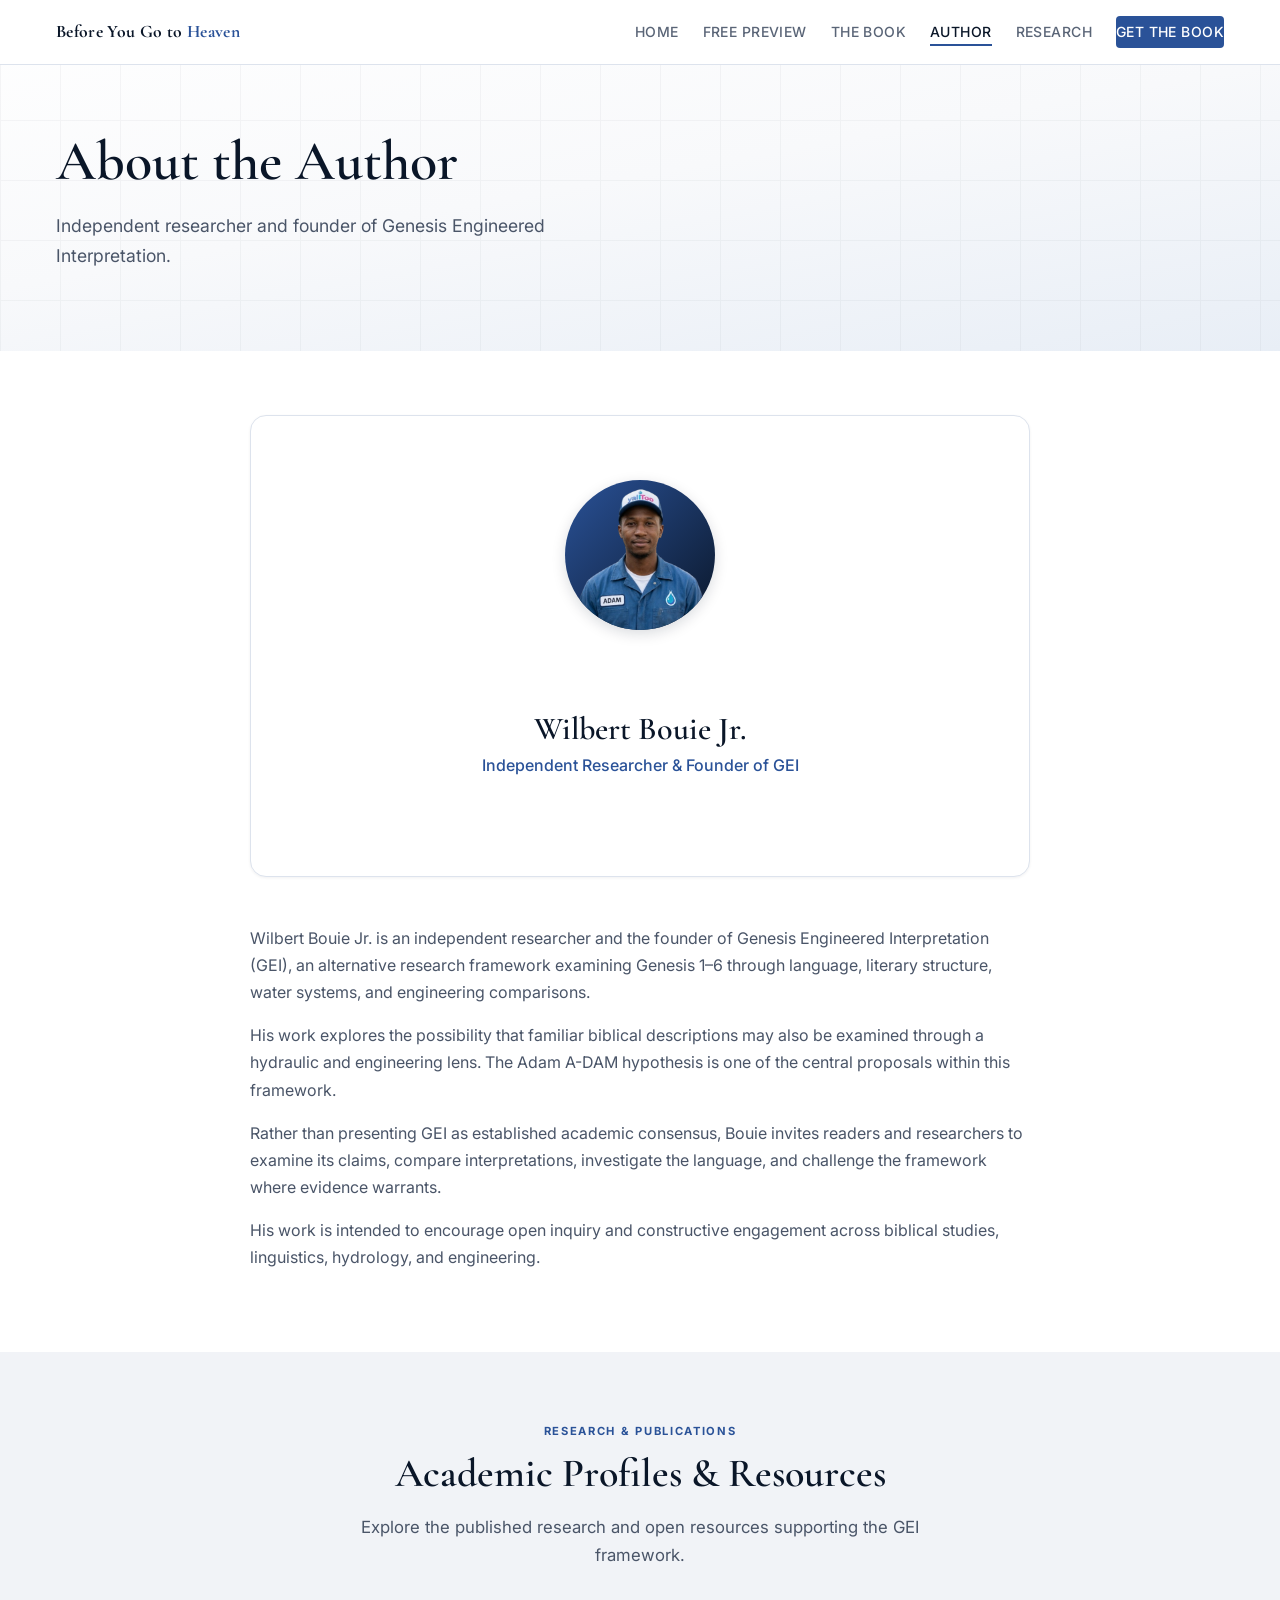
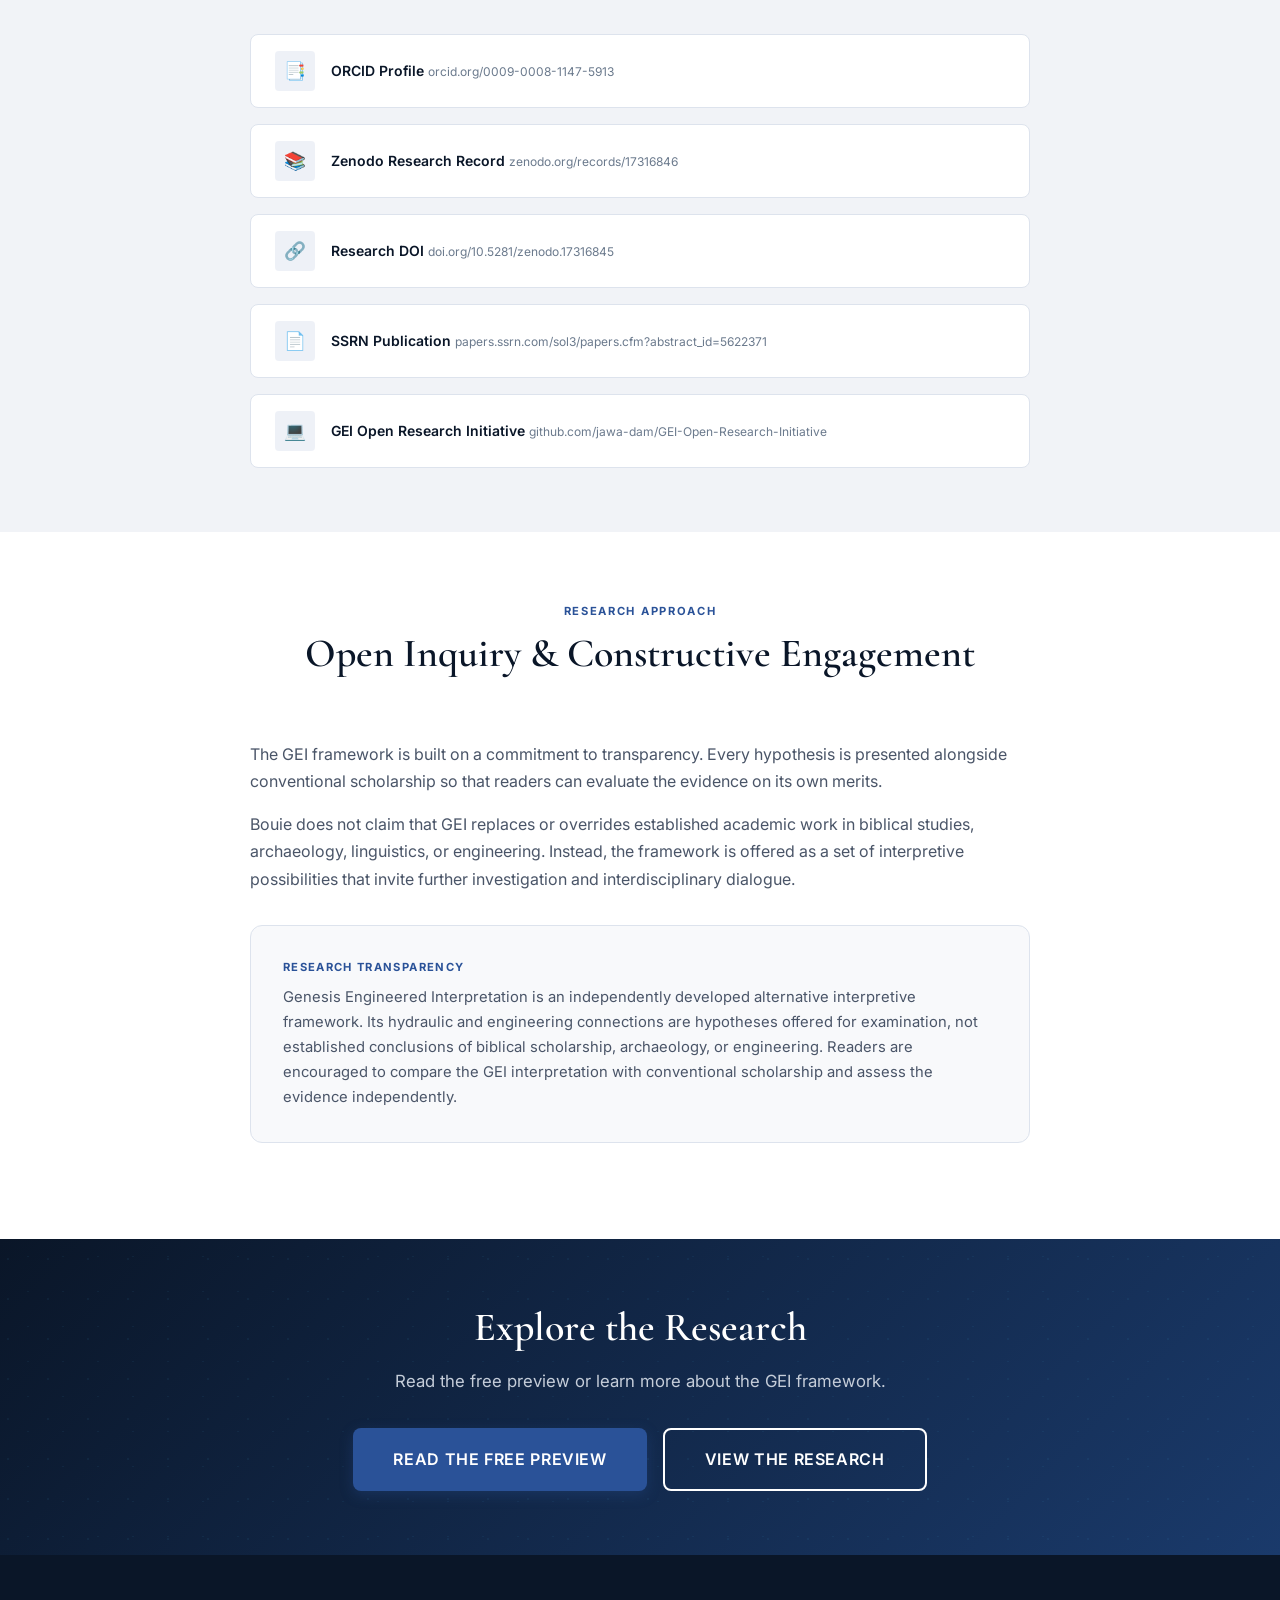
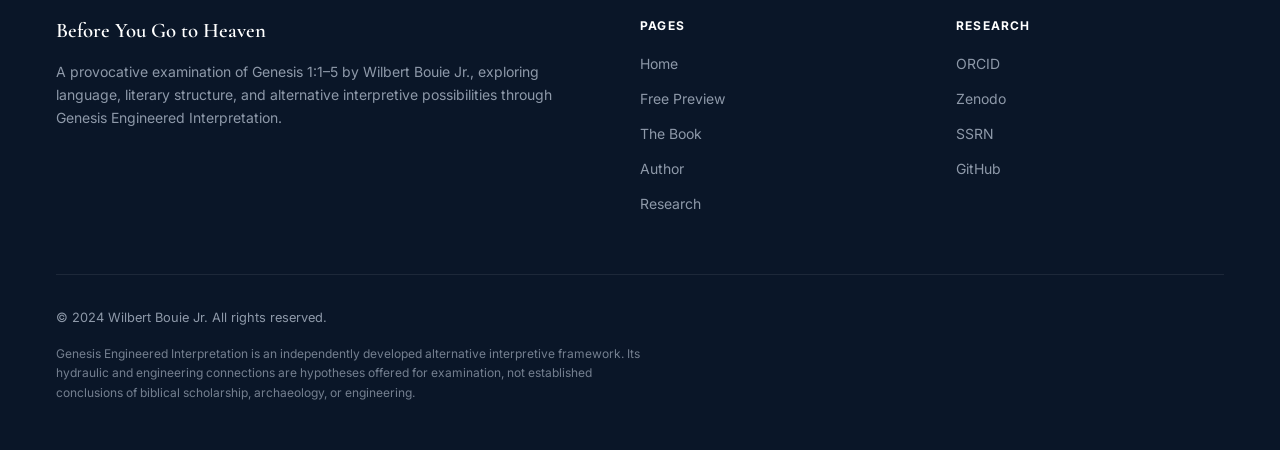
==== commit abb82f62: "Replace placeholder author avatars with real photo of Wilbert Bouie Jr. Co-Authored-By: Claude Opus " ====
--- a/author.html
+++ b/author.html
@@ -14,6 +14,7 @@
   <meta property="og:description" content="Wilbert Bouie Jr. is an independent researcher and founder of Genesis Engineered Interpretation (GEI), examining Genesis 1–6 through language, literary structure, and engineering comparisons.">
   <meta property="og:url" content="https://jawa-dam.github.io/before-you-go-to-heaven/author.html">
   <meta property="og:site_name" content="Before You Go to Heaven">
+  <meta property="og:image" content="https://jawa-dam.github.io/before-you-go-to-heaven/assets/images/cover-front.png">
   <meta property="profile:first_name" content="Wilbert">
   <meta property="profile:last_name" content="Bouie Jr.">
 
@@ -83,7 +84,7 @@
       <div class="container">
         <div class="content-narrow">
           <div class="author-card fade-in" style="flex-direction: column; text-align: center; padding: var(--space-3xl);">
-            <div class="author-avatar" style="width: 120px; height: 120px; font-size: 2.8rem; margin-bottom: var(--space-xl);" aria-hidden="true">WB</div>
+            <div class="author-avatar" style="width: 150px; height: 150px; margin-bottom: var(--space-xl);"><img src="assets/images/wilbert-bouie-jr.png" alt="Wilbert Bouie Jr."></div>
             <div class="author-info" style="text-align: center;">
               <h2 id="profile-heading" style="font-size: 2rem; margin-bottom: var(--space-xs);">Wilbert Bouie Jr.</h2>
               <p class="author-title" style="font-size: 1rem; margin-bottom: var(--space-xl);">Independent Researcher &amp; Founder of GEI</p>
--- a/assets/css/style.css
+++ b/assets/css/style.css
@@ -488,106 +488,113 @@
   align-items: center;
 }
 
-/* Book Cover */
+/* Book Cover — Image-based with random entrance animations */
 .book-cover-wrapper {
   position: relative;
-  perspective: 1000px;
-}
-
-.book-cover {
-  position: relative;
-  width: 320px;
+  perspective: 1200px;
+}
+
+.book-cover-scene {
+  position: relative;
+  width: 340px;
   max-width: 100%;
-  background: linear-gradient(145deg, var(--color-navy) 0%, var(--color-blue) 50%, var(--color-navy-light) 100%);
+}
+
+.book-cover-img {
+  width: 100%;
+  height: auto;
   border-radius: var(--radius-md);
-  padding: var(--space-2xl) var(--space-xl);
-  box-shadow: var(--shadow-xl), -8px 8px 0 rgba(10, 22, 40, 0.15);
-  transform: rotateY(-5deg);
-  transition: transform var(--transition-slow);
-  aspect-ratio: 2/3;
-  display: flex;
-  flex-direction: column;
-  justify-content: center;
-  align-items: center;
-  text-align: center;
-  overflow: hidden;
-}
-
-.book-cover:hover {
-  transform: rotateY(0deg);
-}
-
-.book-cover-pattern {
+  box-shadow: var(--shadow-xl), -6px 8px 0 rgba(10, 22, 40, 0.12);
+  transition: transform 0.5s ease, box-shadow 0.5s ease;
+}
+
+.book-cover-img:hover {
+  transform: translateY(-6px) scale(1.015);
+  box-shadow: 0 20px 50px rgba(10, 22, 40, 0.18), -4px 12px 0 rgba(10, 22, 40, 0.08);
+}
+
+.book-cover-back {
   position: absolute;
-  inset: 0;
-  opacity: 0.08;
-  background-image:
-    radial-gradient(circle at 20% 30%, var(--color-cyan) 1px, transparent 1px),
-    radial-gradient(circle at 80% 70%, var(--color-cyan) 1px, transparent 1px);
-  background-size: 30px 30px, 25px 25px;
-}
-
-.book-cover-border {
-  position: absolute;
-  inset: 12px;
-  border: 1px solid rgba(79, 195, 247, 0.2);
-  border-radius: var(--radius-sm);
-  pointer-events: none;
-}
-
-.book-cover-title {
-  font-family: var(--font-display);
-  font-size: 1.75rem;
-  font-weight: 700;
-  color: var(--color-white);
-  line-height: 1.15;
-  margin-bottom: var(--space-md);
-  position: relative;
-  z-index: 1;
-}
-
-.book-cover-subtitle {
-  font-family: var(--font-display);
-  font-size: 0.85rem;
-  font-style: italic;
-  color: var(--color-cyan-muted);
-  line-height: 1.5;
-  margin-bottom: var(--space-xl);
-  position: relative;
-  z-index: 1;
-}
-
-.book-cover-divider {
-  width: 60px;
-  height: 1px;
-  background: linear-gradient(90deg, transparent, var(--color-cyan), transparent);
-  margin-bottom: var(--space-xl);
-  position: relative;
-  z-index: 1;
-}
-
-.book-cover-author {
-  font-family: var(--font-body);
-  font-size: 0.75rem;
-  font-weight: 500;
-  letter-spacing: 0.15em;
-  text-transform: uppercase;
-  color: var(--color-gray-200);
-  position: relative;
-  z-index: 1;
-}
-
-.book-cover-framework {
-  font-family: var(--font-body);
-  font-size: 0.6rem;
-  letter-spacing: 0.12em;
-  text-transform: uppercase;
-  color: var(--color-cyan);
-  margin-top: var(--space-md);
-  opacity: 0.7;
-  position: relative;
-  z-index: 1;
-}
+  top: 15px;
+  left: 15px;
+  width: 100%;
+  z-index: -1;
+  opacity: 0;
+}
+
+.book-cover-back img {
+  width: 100%;
+  height: auto;
+  border-radius: var(--radius-md);
+  box-shadow: var(--shadow-lg);
+}
+
+/* --- Cover Entrance Animations --- */
+@keyframes cover-fade-rise {
+  0% { opacity: 0; transform: translateY(40px); }
+  100% { opacity: 1; transform: translateY(0); }
+}
+@keyframes cover-fade-scale {
+  0% { opacity: 0; transform: scale(0.85); }
+  100% { opacity: 1; transform: scale(1); }
+}
+@keyframes cover-slide-left {
+  0% { opacity: 0; transform: translateX(60px) rotate(3deg); }
+  100% { opacity: 1; transform: translateX(0) rotate(0deg); }
+}
+@keyframes cover-slide-right {
+  0% { opacity: 0; transform: translateX(-60px) rotate(-3deg); }
+  100% { opacity: 1; transform: translateX(0) rotate(0deg); }
+}
+@keyframes cover-flip-in {
+  0% { opacity: 0; transform: perspective(800px) rotateY(-30deg); }
+  100% { opacity: 1; transform: perspective(800px) rotateY(0deg); }
+}
+@keyframes cover-drop-bounce {
+  0% { opacity: 0; transform: translateY(-50px); }
+  60% { opacity: 1; transform: translateY(8px); }
+  80% { transform: translateY(-3px); }
+  100% { transform: translateY(0); }
+}
+@keyframes cover-zoom-spin {
+  0% { opacity: 0; transform: scale(0.6) rotate(-8deg); }
+  100% { opacity: 1; transform: scale(1) rotate(0deg); }
+}
+@keyframes cover-tilt-rise {
+  0% { opacity: 0; transform: translateY(30px) rotateX(10deg); }
+  100% { opacity: 1; transform: translateY(0) rotateX(0deg); }
+}
+
+@keyframes back-reveal-right {
+  0% { opacity: 0; transform: translateX(-30px) scale(0.95); }
+  100% { opacity: 0.85; transform: translateX(0) scale(1); }
+}
+@keyframes back-reveal-down {
+  0% { opacity: 0; transform: translateY(-25px) scale(0.95); }
+  100% { opacity: 0.85; transform: translateY(0) scale(1); }
+}
+@keyframes back-reveal-fan {
+  0% { opacity: 0; transform: rotate(-5deg) scale(0.9); }
+  100% { opacity: 0.85; transform: rotate(0deg) scale(1); }
+}
+@keyframes back-reveal-scale {
+  0% { opacity: 0; transform: scale(0.8); }
+  100% { opacity: 0.85; transform: scale(1); }
+}
+
+.cover-anim-fade-rise    { animation: cover-fade-rise 0.9s ease-out both; }
+.cover-anim-fade-scale   { animation: cover-fade-scale 0.9s ease-out both; }
+.cover-anim-slide-left   { animation: cover-slide-left 0.8s ease-out both; }
+.cover-anim-slide-right  { animation: cover-slide-right 0.8s ease-out both; }
+.cover-anim-flip-in      { animation: cover-flip-in 1s ease-out both; }
+.cover-anim-drop-bounce  { animation: cover-drop-bounce 0.9s ease-out both; }
+.cover-anim-zoom-spin    { animation: cover-zoom-spin 0.85s ease-out both; }
+.cover-anim-tilt-rise    { animation: cover-tilt-rise 0.9s ease-out both; }
+
+.back-anim-reveal-right { animation: back-reveal-right 0.8s 0.3s ease-out both; }
+.back-anim-reveal-down  { animation: back-reveal-down 0.8s 0.35s ease-out both; }
+.back-anim-reveal-fan   { animation: back-reveal-fan 0.85s 0.3s ease-out both; }
+.back-anim-reveal-scale { animation: back-reveal-scale 0.8s 0.4s ease-out both; }
 
 @media (max-width: 768px) {
   .hero-content {
@@ -609,9 +616,13 @@
     justify-content: center;
   }
 
-  .book-cover {
-    width: 240px;
-    transform: rotateY(0);
+  .book-cover-scene {
+    width: 260px;
+  }
+
+  .book-cover-back {
+    top: 10px;
+    left: 10px;
   }
 }
 
@@ -701,14 +712,16 @@
   width: 100px;
   height: 100px;
   border-radius: 50%;
+  overflow: hidden;
   background: linear-gradient(135deg, var(--color-blue-mid), var(--color-navy));
-  display: flex;
-  align-items: center;
-  justify-content: center;
-  font-family: var(--font-display);
-  font-size: 2.2rem;
-  font-weight: 700;
-  color: var(--color-white);
+  box-shadow: 0 4px 14px rgba(10, 22, 40, 0.15);
+}
+
+.author-avatar img {
+  width: 100%;
+  height: 100%;
+  object-fit: cover;
+  object-position: center top;
 }
 
 .author-info h3 {
